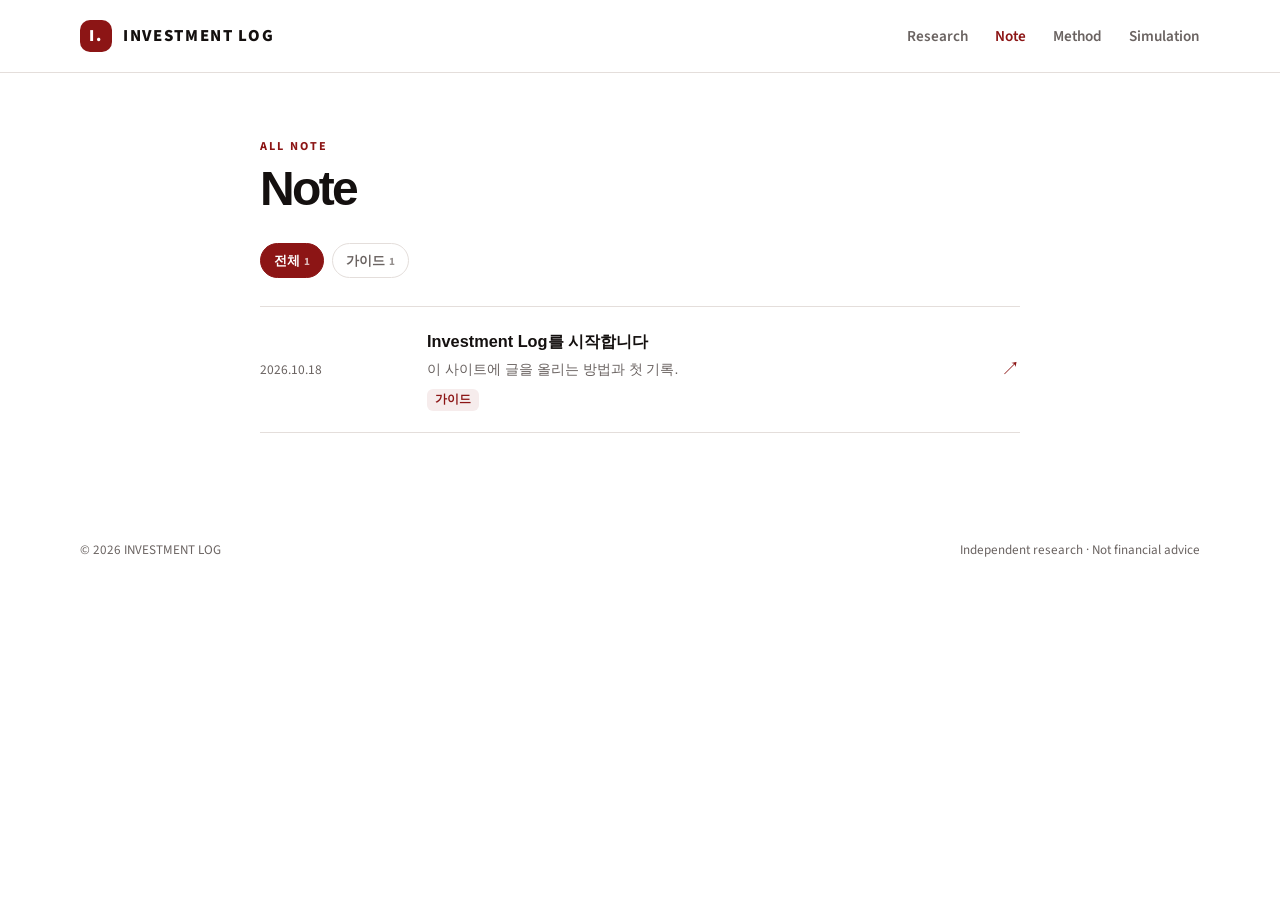
==== list.html @ 903af0d5 "Use Source Sans 3 for labels and brand; rename to Personal Research Report Co-Authored-By: Claude So" ====
<!DOCTYPE html>
<html lang="ko">
<head>
  <meta charset="UTF-8" />
  <meta name="viewport" content="width=device-width, initial-scale=1.0" />
  <title>Investment Log</title>
  <link rel="icon" type="image/svg+xml" href="assets/favicon.svg" />
  <link rel="preconnect" href="https://fonts.googleapis.com" />
  <link rel="preconnect" href="https://fonts.gstatic.com" crossorigin />
  <link href="https://fonts.googleapis.com/css2?family=Source+Sans+3:wght@400;600;700;800&display=swap" rel="stylesheet" />
  <link rel="stylesheet" href="assets/style.css" />
</head>
<body>
  <header>
    <div class="container nav">
      <a class="brand" href="index.html#home" aria-label="Investment Log 홈">
        <span class="brand-mark">I.</span><span>INVESTMENT LOG</span>
      </a>
      <nav class="nav-links" aria-label="주요 메뉴">
        <a href="index.html#research">Research</a>
        <a href="list.html?type=note">Note</a>
        <a href="list.html?type=method">Method</a>
        <a href="simulation.html">Simulation</a>
      </nav>
    </div>
  </header>
  <main class="container post">
    <div class="eyebrow" id="eyebrow"></div>
    <h1 id="title" style="font-size:clamp(2rem,5vw,3rem)"></h1>
    <div class="chips" id="chips"></div>
    <div class="journal-list" id="list"><p class="empty">불러오는 중…</p></div>
  </main>
  <footer>
    <div class="container footer-inner"><span>© 2026 INVESTMENT LOG</span><span>Independent research · Not financial advice</span></div>
  </footer>
  <script>
    const esc = t => String(t ?? '').replace(/[&<>"]/g, c => ({'&':'&amp;','<':'&lt;','>':'&gt;','"':'&quot;'}[c]));
    const NAMES = { note: 'Note', method: 'Method' };
    const type = new URLSearchParams(location.search).get('type') === 'method' ? 'method' : 'note';
    document.title = NAMES[type] + ' | Investment Log';
    document.getElementById('eyebrow').textContent = 'All ' + NAMES[type];
    document.getElementById('title').textContent = NAMES[type];
    document.querySelectorAll('.nav-links a').forEach(a => {
      if (a.getAttribute('href') === 'list.html?type=' + type) a.style.color = 'var(--accent)';
    });
    const params = new URLSearchParams(location.search);
    let current = params.get('k') || '';
    const setKeyword = k => {
      current = k;
      const q = new URLSearchParams({ type });
      if (k) q.set('k', k);
      history.pushState(null, '', '?' + q);
      draw();
    };
    let items = [];
    function draw() {
      const counts = {};
      items.forEach(p => p.keywords.forEach(k => counts[k] = (counts[k] || 0) + 1));
      const keys = Object.keys(counts).sort((a, b) => counts[b] - counts[a] || a.localeCompare(b, 'ko'));
      const chips = document.getElementById('chips');
      chips.innerHTML = keys.length
        ? [['', '전체', items.length], ...keys.map(k => [k, k, counts[k]])]
            .map(([k, label, n]) => `<button class="chip${k === current ? ' active' : ''}" data-k="${esc(k)}">${esc(label)}<small>${n}</small></button>`).join('')
        : '';
      chips.querySelectorAll('.chip').forEach(b => b.onclick = () => setKeyword(b.dataset.k));
      const el = document.getElementById('list');
      const shown = current ? items.filter(p => p.keywords.includes(current)) : items;
      if (!shown.length) { el.innerHTML = '<p class="empty">아직 글이 없습니다.</p>'; return; }
      el.innerHTML = shown.map(p => `
        <a class="journal-item" href="post.html?p=${encodeURIComponent(p.slug)}">
          <time datetime="${esc(p.date)}">${esc(p.date.replace(/-/g, '.'))}</time>
          <div><h3>${esc(p.title)}</h3>${p.summary ? `<p>${esc(p.summary)}</p>` : ''}
            ${p.keywords.length ? `<div class="kw">${p.keywords.map(k => `<span>${esc(k)}</span>`).join('')}</div>` : ''}</div>
          <span class="arrow">↗</span>
        </a>`).join('');
    }
    window.addEventListener('popstate', () => { current = new URLSearchParams(location.search).get('k') || ''; draw(); });
    fetch('posts/index.json').then(r => r.json()).then(posts => {
      items = posts.filter(p => (p.type || 'note') === type);
      draw();
    }).catch(() => {
      document.getElementById('list').innerHTML = '<p class="empty">글 목록을 불러오지 못했습니다. (로컬에서는 file:// 대신 서버로 여세요)</p>';
    });
  </script>
</body>
</html>
---- assets/style.css ----
:root {
      --bg: #ffffff;
      --ink: #14100f;
      --panel: #f7f4f2;
      --panel-2: #efeae7;
      --muted: #6a6361;
      --accent: #8C1515;
      --accent-dark: #6b0f0f;
      --line: #e4dedb;
      --max-width: 1120px;
    }
    * { box-sizing: border-box; }
    html { scroll-behavior: smooth; }
    body {
      margin: 0;
      background: var(--bg);
      color: var(--ink);
      font-family: Inter, Pretendard, -apple-system, BlinkMacSystemFont, "Segoe UI", sans-serif;
      line-height: 1.6;
    }
    a { color: inherit; text-decoration: none; }
    .container { width: min(var(--max-width), calc(100% - 40px)); margin: 0 auto; }
    header {
      position: sticky; top: 0; z-index: 10;
      background: rgba(255, 255, 255, .92); backdrop-filter: blur(16px);
      border-bottom: 1px solid var(--line);
    }
    .nav { min-height: 72px; display: flex; align-items: center; justify-content: space-between; gap: 24px; }
    .brand { display: flex; align-items: center; gap: 11px; font-weight: 800; letter-spacing: .08em; font-size: .95rem; }
    .brand-mark { width: 32px; height: 32px; border-radius: 10px; display: grid; place-items: center; color: #fff; background: var(--accent); font-weight: 900; }
    .nav-links { display: flex; align-items: center; gap: 27px; color: var(--muted); font-size: .9rem; }
    .nav-links a:hover { color: var(--accent); }
    .hero { padding: 105px 0 88px; border-bottom: 1px solid var(--line); background: radial-gradient(ellipse at 80% 10%, rgba(140,21,21,.07), transparent 38%); }
    .eyebrow { color: var(--accent); text-transform: uppercase; font-size: .76rem; letter-spacing: .18em; font-weight: 700; }
    h1 { max-width: 850px; margin: 20px 0; font-size: clamp(2.7rem, 7vw, 5.4rem); line-height: 1.05; letter-spacing: -.055em; }
    h1 span { color: var(--accent); }
    .hero-copy { max-width: 620px; color: var(--muted); font-size: 1.08rem; }
    .actions { display: flex; gap: 12px; flex-wrap: wrap; margin-top: 30px; }
    .button { display: inline-flex; align-items: center; justify-content: center; padding: 12px 18px; border-radius: 10px; font-weight: 700; font-size: .92rem; border: 1px solid var(--line); }
    .button.primary { color: #fff; background: var(--accent); border-color: var(--accent); }
    .button.primary:hover { background: var(--accent-dark); border-color: var(--accent-dark); }
    .button.secondary:hover { border-color: var(--accent); color: var(--accent); }
    section { padding: 76px 0; }
    .section-heading { display: flex; align-items: end; justify-content: space-between; gap: 20px; margin-bottom: 27px; }
    .section-heading h2 { margin: 0; font-size: clamp(1.7rem, 4vw, 2.35rem); letter-spacing: -.04em; }
    .section-heading p { margin: 5px 0 0; color: var(--muted); }
    .text-link { color: var(--accent); font-size: .9rem; white-space: nowrap; }
    .grid { display: grid; grid-template-columns: repeat(3, minmax(0, 1fr)); gap: 17px; }
    .card { min-height: 230px; padding: 24px; background: var(--panel); border: 1px solid var(--line); border-radius: 16px; transition: transform .2s, border-color .2s; }
    .card:hover { transform: translateY(-3px); border-color: var(--accent); }
    .card-top { display: flex; align-items: center; justify-content: space-between; gap: 12px; margin-bottom: 28px; }
    .tag { display: inline-block; padding: 5px 9px; border-radius: 6px; background: rgba(140,21,21,.08); color: var(--accent); font-size: .72rem; font-weight: 800; letter-spacing: .06em; }
    .symbol { color: var(--accent); font-size: 1.45rem; }
    .card h3 { margin: 0 0 9px; font-size: 1.2rem; letter-spacing: -.025em; }
    .card p { margin: 0; color: var(--muted); font-size: .92rem; }
    .feature { display: grid; grid-template-columns: .85fr 1.15fr; gap: 40px; align-items: start; }
    .feature-intro h2 { margin: 12px 0; font-size: clamp(1.8rem, 4vw, 2.6rem); line-height: 1.15; letter-spacing: -.04em; }
    .feature-intro p { color: var(--muted); }
    .steps { border-top: 1px solid var(--line); }
    .step { display: grid; grid-template-columns: 48px 1fr; gap: 16px; padding: 20px 0; border-bottom: 1px solid var(--line); }
    .step-number { color: var(--accent); font-size: .85rem; font-weight: 800; }
    .step h3 { margin: 0 0 4px; font-size: 1rem; }
    .step p { margin: 0; color: var(--muted); font-size: .9rem; }
    .journal { background: #faf8f7; border-top: 1px solid var(--line); border-bottom: 1px solid var(--line); }
    .journal-list { border-top: 1px solid var(--line); }
    .journal-item { display: grid; grid-template-columns: 145px 1fr auto; align-items: center; gap: 22px; padding: 21px 0; border-bottom: 1px solid var(--line); }
    .journal-item time { color: var(--muted); font-size: .84rem; }
    .journal-item h3 { margin: 0; font-size: 1.02rem; }
    .journal-item p { margin: 4px 0 0; color: var(--muted); font-size: .88rem; }
    .arrow { color: var(--accent); font-size: 1.2rem; }
    .about-box { display: flex; align-items: center; justify-content: space-between; gap: 28px; padding: 32px; border: 1px solid var(--line); background: linear-gradient(120deg, var(--panel), #f1eae7); border-radius: 18px; }
    .about-box h2 { margin: 0 0 8px; font-size: 1.65rem; }
    .about-box p { max-width: 690px; margin: 0; color: var(--muted); }
    footer { padding: 27px 0; color: var(--muted); font-size: .82rem; }
    .footer-inner { display: flex; justify-content: space-between; gap: 16px; flex-wrap: wrap; }
    @media (max-width: 760px) {
      .nav { min-height: 64px; }
      .nav-links { gap: 13px; font-size: .8rem; }
      .hero { padding: 75px 0 65px; }
      section { padding: 58px 0; }
      .grid { grid-template-columns: 1fr; }
      .card { min-height: auto; }
      .feature { grid-template-columns: 1fr; gap: 25px; }
      .journal-item { grid-template-columns: 1fr auto; gap: 8px 14px; }
      .journal-item time { grid-column: 1 / -1; }
      .journal-item .arrow { grid-column: 2; grid-row: 2; }
      .about-box { align-items: start; flex-direction: column; padding: 24px; }
      .section-heading { align-items: start; }
    }
    @media (max-width: 420px) {
      .container { width: min(var(--max-width), calc(100% - 28px)); }
      .brand { font-size: .78rem; }
      .nav-links { gap: 10px; }
      .nav-links a { font-size: .75rem; }
      .section-heading .text-link { display: none; }
    }
    .post { max-width: 760px; padding: 64px 0 80px; }
    .post-meta { color: var(--muted); font-size: .85rem; margin-bottom: 8px; }
    .post h1 { font-size: clamp(2rem, 5vw, 3rem); margin: 8px 0 28px; }
    .post-body h2 { margin: 2.2em 0 .6em; font-size: 1.5rem; letter-spacing: -.03em; }
    .post-body h3 { margin: 1.8em 0 .5em; font-size: 1.2rem; }
    .post-body p, .post-body li { color: #2b2625; }
    .post-body a { color: var(--accent); text-decoration: underline; }
    .post-body img { max-width: 100%; border-radius: 12px; }
    .post-body blockquote { margin: 1.4em 0; padding: 4px 18px; border-left: 3px solid var(--accent); color: var(--muted); }
    .post-body code { background: var(--panel-2); padding: 2px 6px; border-radius: 5px; font-size: .9em; }
    .post-body pre { background: var(--panel); border: 1px solid var(--line); border-radius: 12px; padding: 16px; overflow-x: auto; }
    .post-body pre code { background: none; padding: 0; }
    .post-body table { border-collapse: collapse; width: 100%; display: block; overflow-x: auto; }
    .post-body th, .post-body td { border: 1px solid var(--line); padding: 8px 12px; }
    .empty { color: var(--muted); padding: 24px 0; }
    .interest-grid { display: grid; grid-template-columns: repeat(2, minmax(0, 1fr)); gap: 14px; margin-top: 26px; }
    .interest { padding: 18px 20px; background: #fff; border: 1px solid var(--line); border-radius: 12px; }
    .interest h3 { margin: 0 0 6px; font-size: 1rem; color: var(--accent); }
    .interest p { margin: 0; font-size: .88rem; }
    .about-box.column { flex-direction: column; align-items: stretch; }
    @media (max-width: 760px) { .interest-grid { grid-template-columns: 1fr; } }
    .chips { display: flex; flex-wrap: wrap; gap: 8px; margin: 4px 0 28px; }
    .chip { padding: 6px 13px; border-radius: 999px; border: 1px solid var(--line); background: transparent; color: var(--muted); font: inherit; font-size: .84rem; cursor: pointer; }
    .chip:hover { border-color: var(--accent); color: var(--accent); }
    .chip.active { background: var(--accent); border-color: var(--accent); color: #fff; font-weight: 700; }
    .chip small { opacity: .7; margin-left: 4px; }
    .kw { display: flex; flex-wrap: wrap; gap: 6px; margin-top: 8px; }
    .kw span { padding: 2px 8px; border-radius: 6px; background: rgba(140,21,21,.08); color: var(--accent); font-size: .72rem; font-weight: 700; }

    /* 라벨·메타 정보용 글꼴 (본문·제목은 기본 글꼴 유지) */
    :root { --font-label: "Source Sans 3", Inter, Pretendard, -apple-system, "Segoe UI", sans-serif; }
    .brand { font-family: var(--font-label); font-weight: 800; letter-spacing: .1em; font-size: 1.05rem; }
    .nav-links, .eyebrow, .button, .text-link, .tag, .step-number, .journal-item time,
    .post-meta, .chip, .kw span, footer { font-family: var(--font-label); }
    .nav-links { font-weight: 600; font-size: .95rem; }
    .eyebrow, .tag, .chip, .kw span { font-weight: 700; }
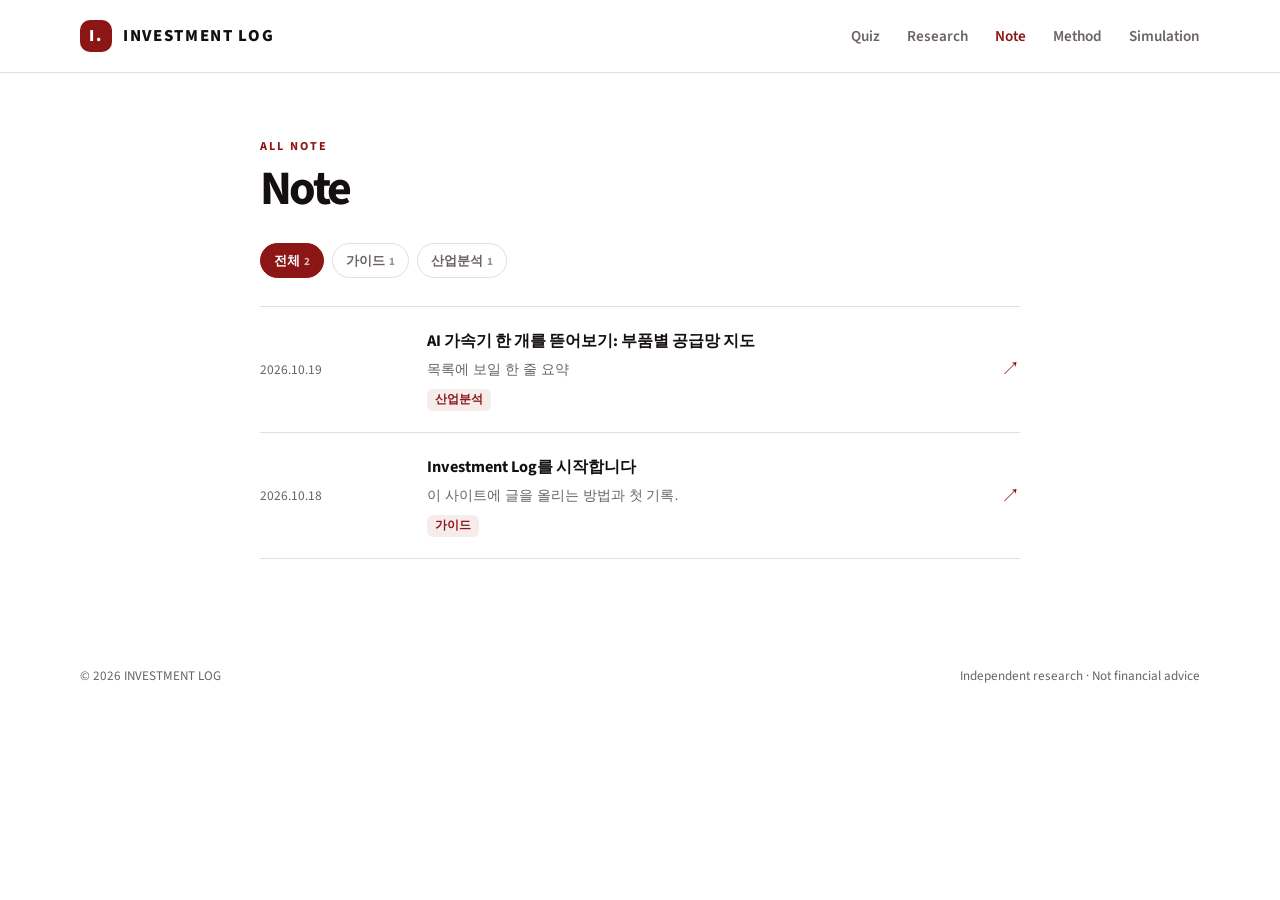
==== commit 0ac780fd: "Add Quiz tab with 76 indicator multiple-choice questions Co-Authored-By: Claude Sonnet 5.5 <noreply@" ====
--- a/list.html
+++ b/list.html
@@ -17,6 +17,7 @@
         <span class="brand-mark">I.</span><span>INVESTMENT LOG</span>
       </a>
       <nav class="nav-links" aria-label="주요 메뉴">
+        <a href="quiz.html">Quiz</a>
         <a href="index.html#research">Research</a>
         <a href="list.html?type=note">Note</a>
         <a href="list.html?type=method">Method</a>
--- a/assets/style.css
+++ b/assets/style.css
@@ -130,3 +130,4 @@
     .post-meta, .chip, .kw span, footer { font-family: var(--font-label); }
     .nav-links { font-weight: 600; font-size: .95rem; }
     .eyebrow, .tag, .chip, .kw span { font-weight: 700; }
+    .journal-item h3, .post h1 { font-family: var(--font-label); font-weight: 700; }
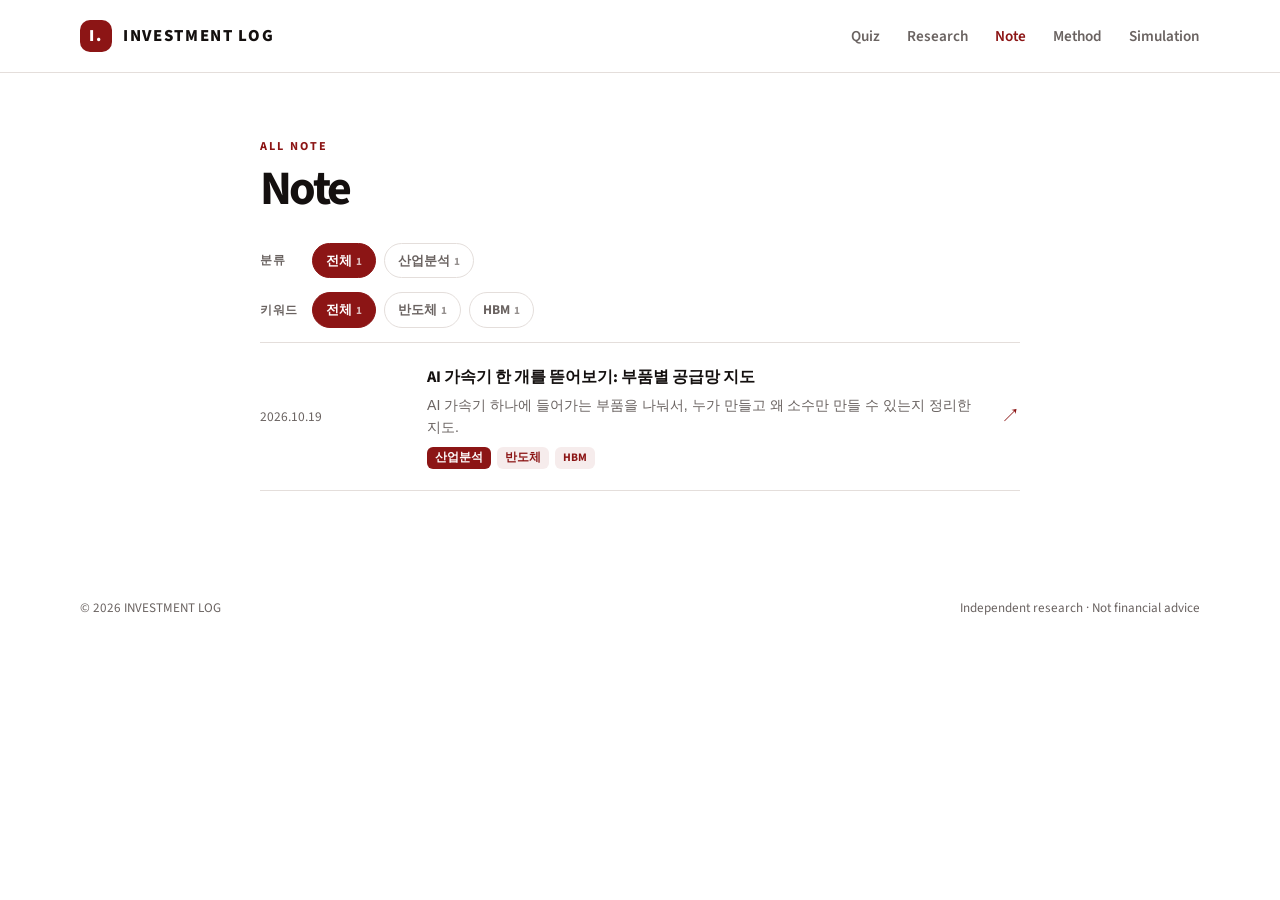
==== commit eabc88f8: "Note: split keywords into category (큰 부류) and keywords (작은 부류) Co-Authored-By: Claude Sonnet 5.5 <no" ====
--- a/list.html
+++ b/list.html
@@ -28,6 +28,7 @@
   <main class="container post">
     <div class="eyebrow" id="eyebrow"></div>
     <h1 id="title" style="font-size:clamp(2rem,5vw,3rem)"></h1>
+    <div class="chips" id="chips-cat"></div>
     <div class="chips" id="chips"></div>
     <div class="journal-list" id="list"><p class="empty">불러오는 중…</p></div>
   </main>
@@ -45,37 +46,52 @@
       if (a.getAttribute('href') === 'list.html?type=' + type) a.style.color = 'var(--accent)';
     });
     const params = new URLSearchParams(location.search);
+    let cat = params.get('c') || '';
     let current = params.get('k') || '';
-    const setKeyword = k => {
-      current = k;
+    const sync = () => {
       const q = new URLSearchParams({ type });
-      if (k) q.set('k', k);
+      if (cat) q.set('c', cat);
+      if (current) q.set('k', current);
       history.pushState(null, '', '?' + q);
       draw();
     };
     let items = [];
+    const countBy = (list, pick) => {
+      const c = {};
+      list.forEach(p => pick(p).forEach(k => c[k] = (c[k] || 0) + 1));
+      return c;
+    };
+    const sortKeys = c => Object.keys(c).sort((a, b) => c[b] - c[a] || a.localeCompare(b, 'ko'));
+    const chipRow = (id, label, all, keys, counts, active, onPick) => {
+      const el = document.getElementById(id);
+      el.innerHTML = keys.length
+        ? `<span class="chip-label">${label}</span>` + [['', '전체', all], ...keys.map(k => [k, k, counts[k]])]
+            .map(([k, text, n]) => `<button class="chip${k === active ? ' active' : ''}" data-k="${esc(k)}">${esc(text)}<small>${n}</small></button>`).join('')
+        : '';
+      el.querySelectorAll('.chip').forEach(b => b.onclick = () => onPick(b.dataset.k));
+    };
     function draw() {
-      const counts = {};
-      items.forEach(p => p.keywords.forEach(k => counts[k] = (counts[k] || 0) + 1));
-      const keys = Object.keys(counts).sort((a, b) => counts[b] - counts[a] || a.localeCompare(b, 'ko'));
-      const chips = document.getElementById('chips');
-      chips.innerHTML = keys.length
-        ? [['', '전체', items.length], ...keys.map(k => [k, k, counts[k]])]
-            .map(([k, label, n]) => `<button class="chip${k === current ? ' active' : ''}" data-k="${esc(k)}">${esc(label)}<small>${n}</small></button>`).join('')
-        : '';
-      chips.querySelectorAll('.chip').forEach(b => b.onclick = () => setKeyword(b.dataset.k));
+      const inCat = cat ? items.filter(p => p.category === cat) : items;
+      const cats = countBy(items, p => p.category ? [p.category] : []);
+      chipRow('chips-cat', '분류', items.length, sortKeys(cats), cats, cat, k => { cat = k; current = ''; sync(); });
+      const kws = countBy(inCat, p => p.keywords);
+      if (current && !kws[current]) current = '';
+      chipRow('chips', '키워드', inCat.length, sortKeys(kws), kws, current, k => { current = k; sync(); });
       const el = document.getElementById('list');
-      const shown = current ? items.filter(p => p.keywords.includes(current)) : items;
+      const shown = current ? inCat.filter(p => p.keywords.includes(current)) : inCat;
       if (!shown.length) { el.innerHTML = '<p class="empty">아직 글이 없습니다.</p>'; return; }
       el.innerHTML = shown.map(p => `
         <a class="journal-item" href="post.html?p=${encodeURIComponent(p.slug)}">
           <time datetime="${esc(p.date)}">${esc(p.date.replace(/-/g, '.'))}</time>
           <div><h3>${esc(p.title)}</h3>${p.summary ? `<p>${esc(p.summary)}</p>` : ''}
-            ${p.keywords.length ? `<div class="kw">${p.keywords.map(k => `<span>${esc(k)}</span>`).join('')}</div>` : ''}</div>
+            ${(p.category || p.keywords.length) ? `<div class="kw">${p.category ? `<span class="cat">${esc(p.category)}</span>` : ''}${p.keywords.map(k => `<span>${esc(k)}</span>`).join('')}</div>` : ''}</div>
           <span class="arrow">↗</span>
         </a>`).join('');
     }
-    window.addEventListener('popstate', () => { current = new URLSearchParams(location.search).get('k') || ''; draw(); });
+    window.addEventListener('popstate', () => {
+      const q = new URLSearchParams(location.search);
+      cat = q.get('c') || ''; current = q.get('k') || ''; draw();
+    });
     fetch('posts/index.json').then(r => r.json()).then(posts => {
       items = posts.filter(p => (p.type || 'note') === type);
       draw();
--- a/assets/style.css
+++ b/assets/style.css
@@ -115,12 +115,14 @@
     .interest p { margin: 0; font-size: .88rem; }
     .about-box.column { flex-direction: column; align-items: stretch; }
     @media (max-width: 760px) { .interest-grid { grid-template-columns: 1fr; } }
-    .chips { display: flex; flex-wrap: wrap; gap: 8px; margin: 4px 0 28px; }
+    .chips { display: flex; flex-wrap: wrap; align-items: center; gap: 8px; margin: 4px 0 14px; }
+    .chip-label { font-size: .72rem; font-weight: 700; color: var(--muted); letter-spacing: .06em; min-width: 44px; }
     .chip { padding: 6px 13px; border-radius: 999px; border: 1px solid var(--line); background: transparent; color: var(--muted); font: inherit; font-size: .84rem; cursor: pointer; }
     .chip:hover { border-color: var(--accent); color: var(--accent); }
     .chip.active { background: var(--accent); border-color: var(--accent); color: #fff; font-weight: 700; }
     .chip small { opacity: .7; margin-left: 4px; }
     .kw { display: flex; flex-wrap: wrap; gap: 6px; margin-top: 8px; }
+    .kw span.cat { background: var(--accent); color: #fff; }
     .kw span { padding: 2px 8px; border-radius: 6px; background: rgba(140,21,21,.08); color: var(--accent); font-size: .72rem; font-weight: 700; }
 
     /* 라벨·메타 정보용 글꼴 (본문·제목은 기본 글꼴 유지) */
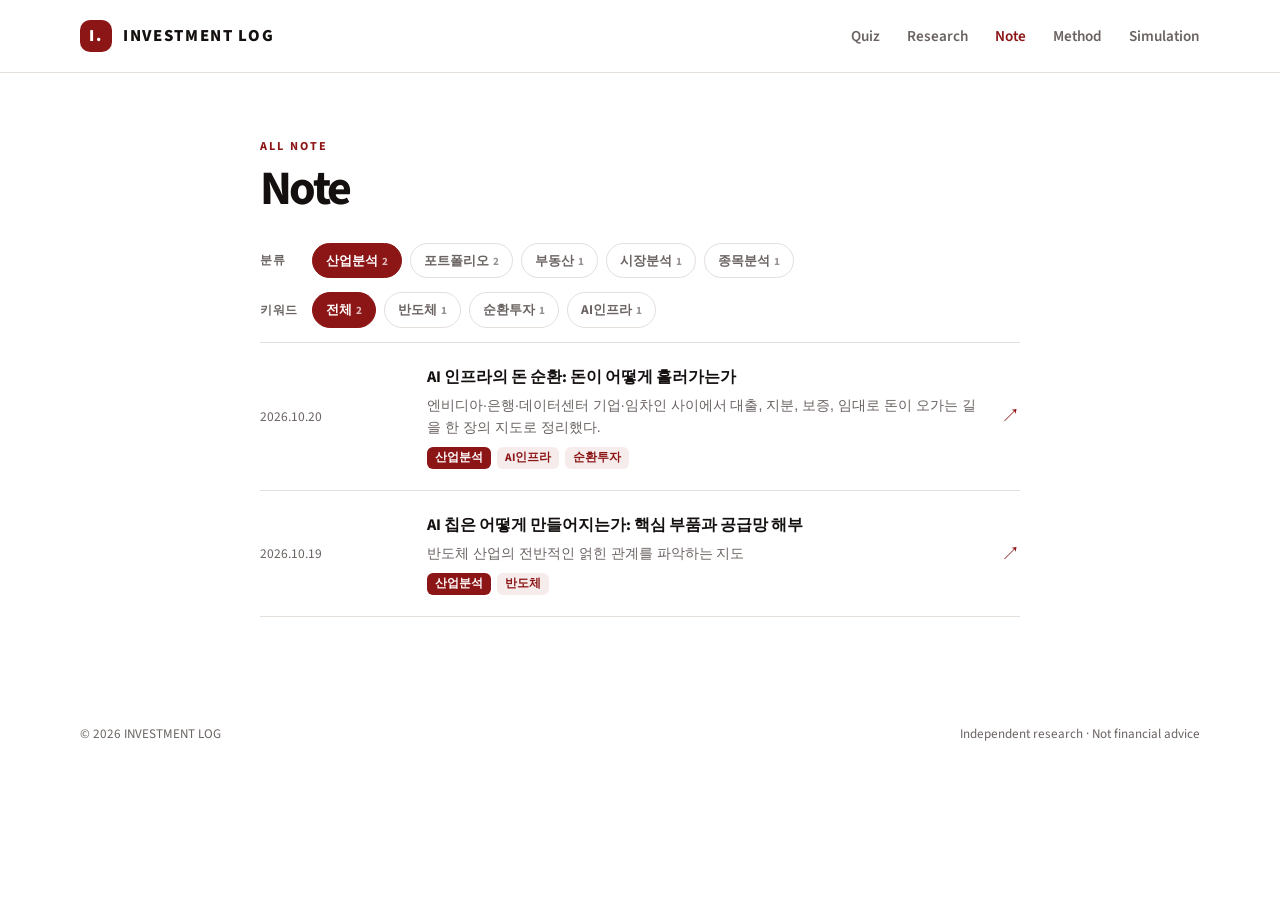
==== commit 3e3c53e0: "Note: add 부동산·종목분석·시장분석 book-note posts; drop '전체' category chip - list.html: category row has no '전" ====
--- a/list.html
+++ b/list.html
@@ -62,18 +62,21 @@
       return c;
     };
     const sortKeys = c => Object.keys(c).sort((a, b) => c[b] - c[a] || a.localeCompare(b, 'ko'));
+    // all 이 null 이면 '전체' 칩 없이 그린다.
     const chipRow = (id, label, all, keys, counts, active, onPick) => {
       const el = document.getElementById(id);
       el.innerHTML = keys.length
-        ? `<span class="chip-label">${label}</span>` + [['', '전체', all], ...keys.map(k => [k, k, counts[k]])]
+        ? `<span class="chip-label">${label}</span>` + [...(all === null ? [] : [['', '전체', all]]), ...keys.map(k => [k, k, counts[k]])]
             .map(([k, text, n]) => `<button class="chip${k === active ? ' active' : ''}" data-k="${esc(k)}">${esc(text)}<small>${n}</small></button>`).join('')
         : '';
       el.querySelectorAll('.chip').forEach(b => b.onclick = () => onPick(b.dataset.k));
     };
     function draw() {
+      const cats = countBy(items, p => p.category ? [p.category] : []);
+      const catKeys = sortKeys(cats);
+      if (!cats[cat]) cat = catKeys[0] || '';
       const inCat = cat ? items.filter(p => p.category === cat) : items;
-      const cats = countBy(items, p => p.category ? [p.category] : []);
-      chipRow('chips-cat', '분류', items.length, sortKeys(cats), cats, cat, k => { cat = k; current = ''; sync(); });
+      chipRow('chips-cat', '분류', null, catKeys, cats, cat, k => { cat = k; current = ''; sync(); });
       const kws = countBy(inCat, p => p.keywords);
       if (current && !kws[current]) current = '';
       chipRow('chips', '키워드', inCat.length, sortKeys(kws), kws, current, k => { current = k; sync(); });
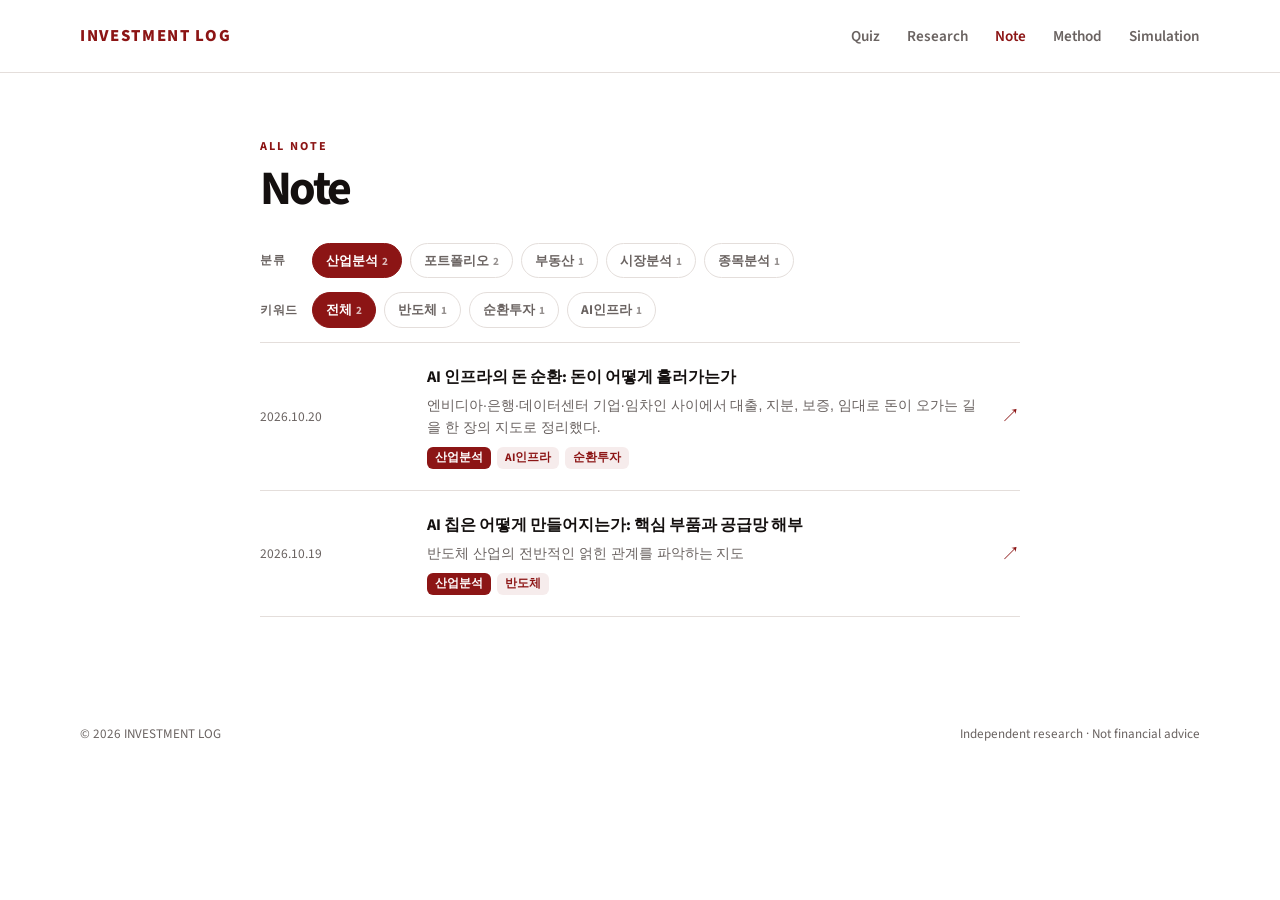
==== commit fefcaef8: "Design: white-circle favicon; text-only accent brand in header Co-Authored-By: Claude Opus 5.5 <nore" ====
--- a/list.html
+++ b/list.html
@@ -14,7 +14,7 @@
   <header>
     <div class="container nav">
       <a class="brand" href="index.html#home" aria-label="Investment Log 홈">
-        <span class="brand-mark">I.</span><span>INVESTMENT LOG</span>
+        <span>INVESTMENT LOG</span>
       </a>
       <nav class="nav-links" aria-label="주요 메뉴">
         <a href="quiz.html">Quiz</a>
--- a/assets/style.css
+++ b/assets/style.css
@@ -27,7 +27,6 @@
     }
     .nav { min-height: 72px; display: flex; align-items: center; justify-content: space-between; gap: 24px; }
     .brand { display: flex; align-items: center; gap: 11px; font-weight: 800; letter-spacing: .08em; font-size: .95rem; }
-    .brand-mark { width: 32px; height: 32px; border-radius: 10px; display: grid; place-items: center; color: #fff; background: var(--accent); font-weight: 900; }
     .nav-links { display: flex; align-items: center; gap: 27px; color: var(--muted); font-size: .9rem; }
     .nav-links a:hover { color: var(--accent); }
     .hero { padding: 105px 0 88px; border-bottom: 1px solid var(--line); background: radial-gradient(ellipse at 80% 10%, rgba(140,21,21,.07), transparent 38%); }
@@ -127,7 +126,7 @@
 
     /* 라벨·메타 정보용 글꼴 (본문·제목은 기본 글꼴 유지) */
     :root { --font-label: "Source Sans 3", Inter, Pretendard, -apple-system, "Segoe UI", sans-serif; }
-    .brand { font-family: var(--font-label); font-weight: 800; letter-spacing: .1em; font-size: 1.05rem; }
+    .brand { color: var(--accent); font-family: var(--font-label); font-weight: 800; letter-spacing: .1em; font-size: 1.05rem; }
     .nav-links, .eyebrow, .button, .text-link, .tag, .step-number, .journal-item time,
     .post-meta, .chip, .kw span, footer { font-family: var(--font-label); }
     .nav-links { font-weight: 600; font-size: .95rem; }
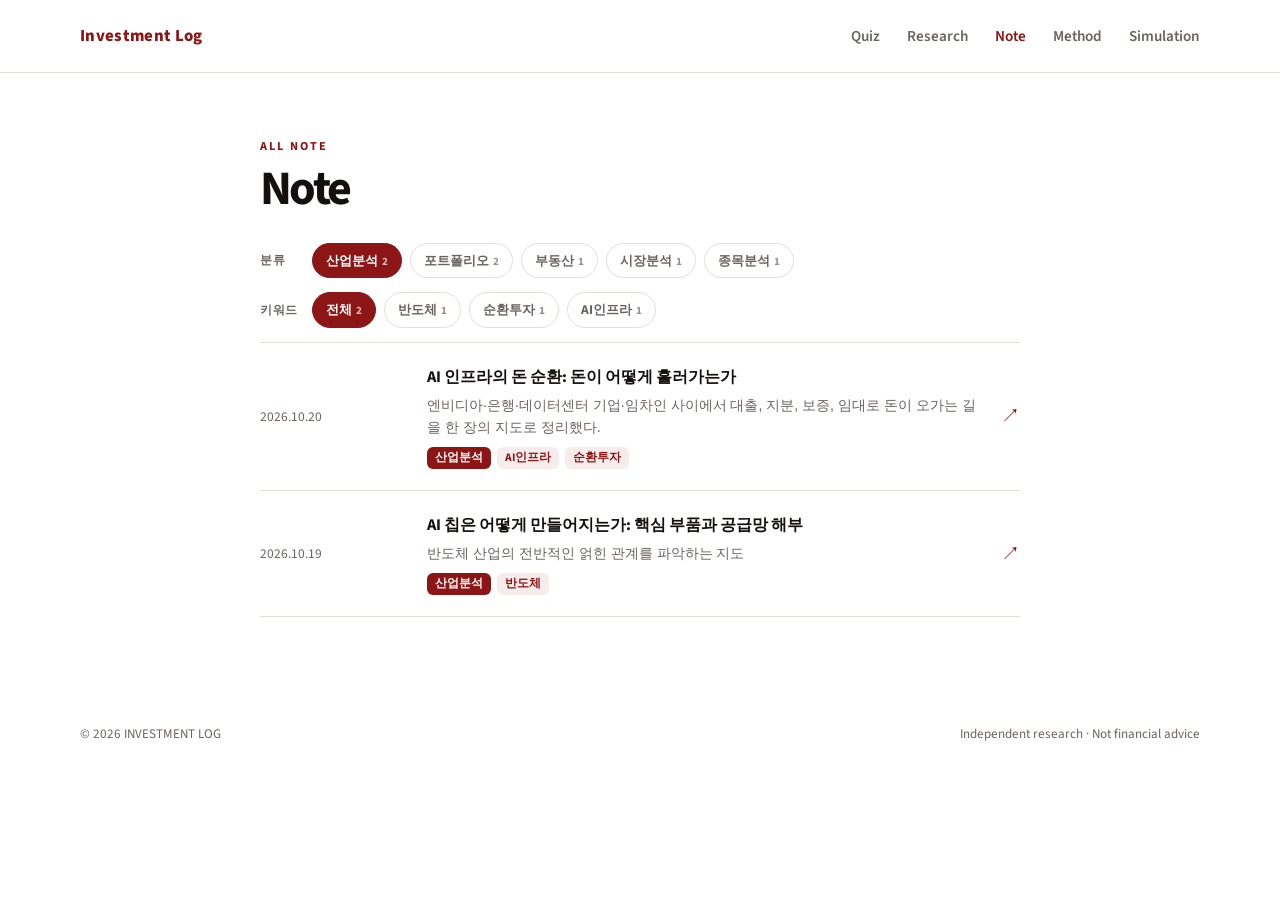
==== commit ef7a47ca: "Design: header brand in mixed case "Investment Log" Co-Authored-By: Claude Opus 5.5 <noreply@anthrop" ====
--- a/list.html
+++ b/list.html
@@ -14,7 +14,7 @@
   <header>
     <div class="container nav">
       <a class="brand" href="index.html#home" aria-label="Investment Log 홈">
-        <span>INVESTMENT LOG</span>
+        <span>Investment Log</span>
       </a>
       <nav class="nav-links" aria-label="주요 메뉴">
         <a href="quiz.html">Quiz</a>
--- a/assets/style.css
+++ b/assets/style.css
@@ -126,7 +126,7 @@
 
     /* 라벨·메타 정보용 글꼴 (본문·제목은 기본 글꼴 유지) */
     :root { --font-label: "Source Sans 3", Inter, Pretendard, -apple-system, "Segoe UI", sans-serif; }
-    .brand { color: var(--accent); font-family: var(--font-label); font-weight: 800; letter-spacing: .1em; font-size: 1.05rem; }
+    .brand { color: var(--accent); font-family: var(--font-label); font-weight: 800; letter-spacing: .02em; font-size: 1.05rem; }
     .nav-links, .eyebrow, .button, .text-link, .tag, .step-number, .journal-item time,
     .post-meta, .chip, .kw span, footer { font-family: var(--font-label); }
     .nav-links { font-weight: 600; font-size: .95rem; }
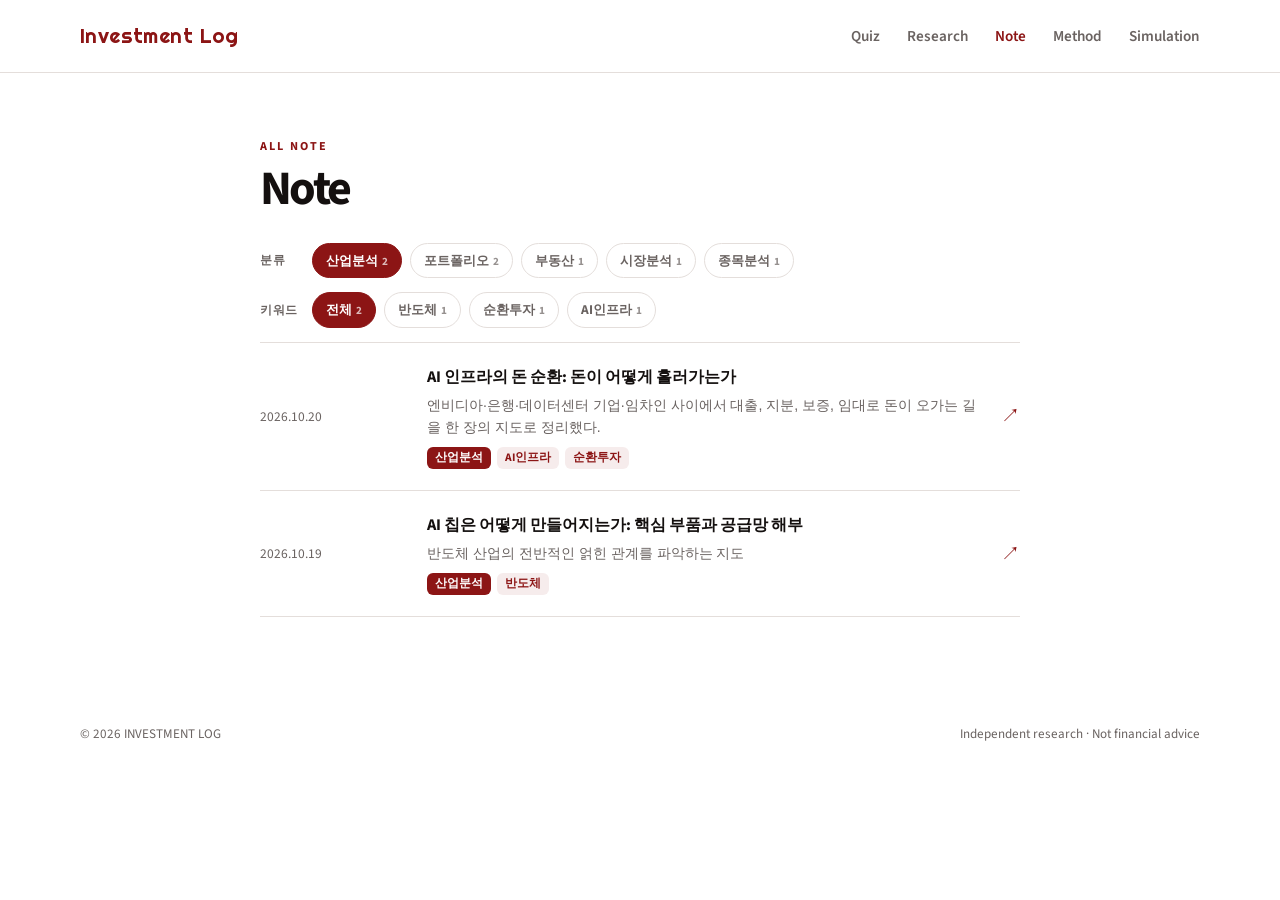
==== commit b8023e46: "Design: set header brand in Righteous Co-Authored-By: Claude Opus 5.5 <noreply@anthropic.com>" ====
--- a/list.html
+++ b/list.html
@@ -7,7 +7,7 @@
   <link rel="icon" type="image/svg+xml" href="assets/favicon.svg" />
   <link rel="preconnect" href="https://fonts.googleapis.com" />
   <link rel="preconnect" href="https://fonts.gstatic.com" crossorigin />
-  <link href="https://fonts.googleapis.com/css2?family=Source+Sans+3:wght@400;600;700;800&display=swap" rel="stylesheet" />
+  <link href="https://fonts.googleapis.com/css2?family=Righteous&family=Source+Sans+3:wght@400;600;700;800&display=swap" rel="stylesheet" />
   <link rel="stylesheet" href="assets/style.css" />
 </head>
 <body>
--- a/assets/style.css
+++ b/assets/style.css
@@ -126,7 +126,8 @@
 
     /* 라벨·메타 정보용 글꼴 (본문·제목은 기본 글꼴 유지) */
     :root { --font-label: "Source Sans 3", Inter, Pretendard, -apple-system, "Segoe UI", sans-serif; }
-    .brand { color: var(--accent); font-family: var(--font-label); font-weight: 800; letter-spacing: .02em; font-size: 1.05rem; }
+    .brand { color: var(--accent); font-family: "Righteous", var(--font-label); font-weight: 400; letter-spacing: .02em; font-size: 1.3rem; white-space: nowrap; }
+    @media (max-width: 420px) { .brand { font-size: .95rem; } .nav { gap: 12px; } }
     .nav-links, .eyebrow, .button, .text-link, .tag, .step-number, .journal-item time,
     .post-meta, .chip, .kw span, footer { font-family: var(--font-label); }
     .nav-links { font-weight: 600; font-size: .95rem; }
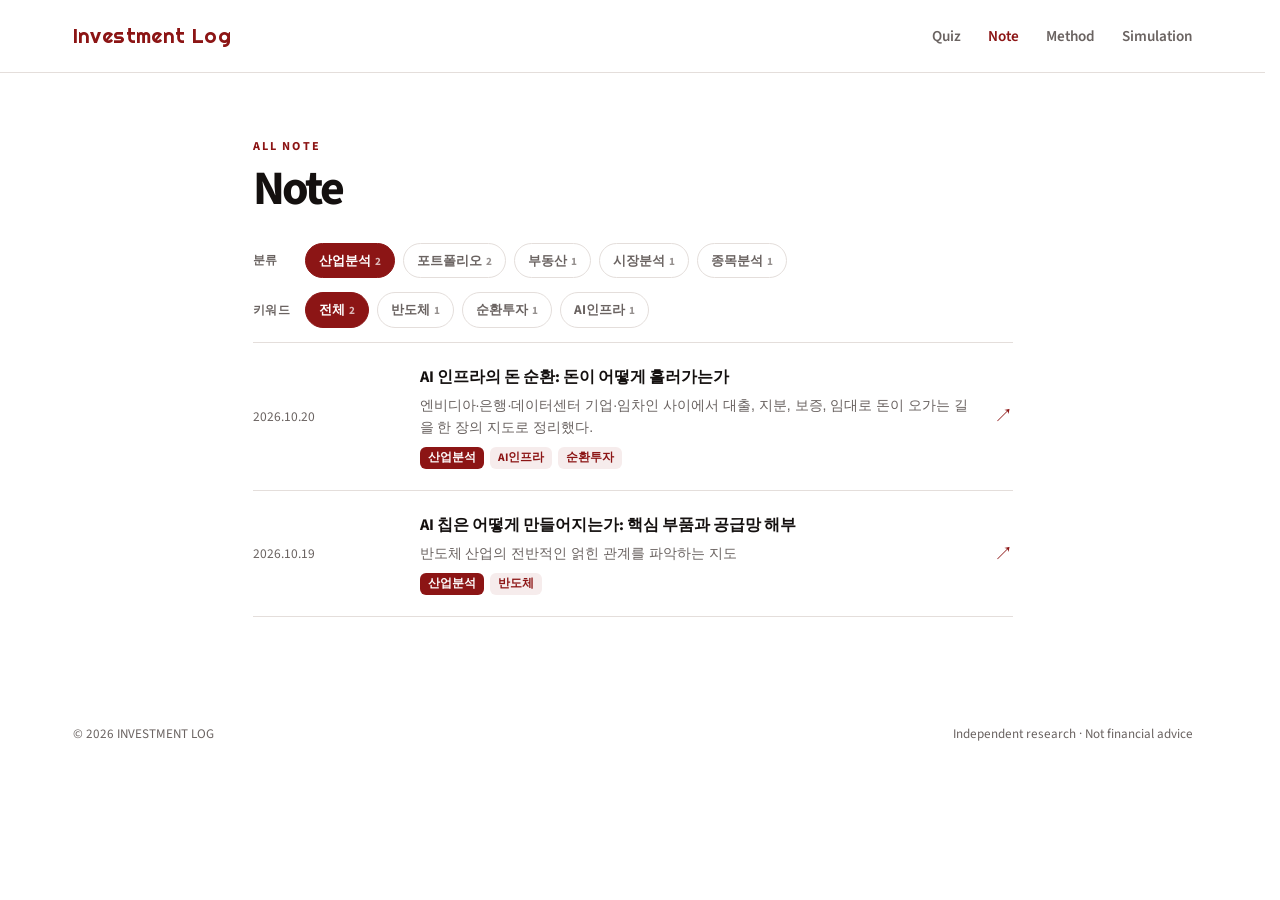
==== commit 8cab724f: "Header: remove the Research tab from the menu The Research Areas section stays on the home page; onl" ====
--- a/list.html
+++ b/list.html
@@ -18,7 +18,6 @@
       </a>
       <nav class="nav-links" aria-label="주요 메뉴">
         <a href="quiz.html">Quiz</a>
-        <a href="index.html#research">Research</a>
         <a href="list.html?type=note">Note</a>
         <a href="list.html?type=method">Method</a>
         <a href="simulation.html">Simulation</a>
--- a/assets/style.css
+++ b/assets/style.css
@@ -10,7 +10,8 @@
       --max-width: 1120px;
     }
     * { box-sizing: border-box; }
-    html { scroll-behavior: smooth; }
+    /* 글이 짧아 스크롤바가 없는 탭에서도 상단 바가 옆으로 밀리지 않도록 자리를 늘 비워 둔다 */
+    html { scroll-behavior: smooth; scrollbar-gutter: stable; }
     body {
       margin: 0;
       background: var(--bg);
@@ -29,7 +30,8 @@
     .brand { display: flex; align-items: center; gap: 11px; font-weight: 800; letter-spacing: .08em; font-size: .95rem; }
     .nav-links { display: flex; align-items: center; gap: 27px; color: var(--muted); font-size: .9rem; }
     .nav-links a:hover { color: var(--accent); }
-    .hero { padding: 105px 0 88px; border-bottom: 1px solid var(--line); background: radial-gradient(ellipse at 80% 10%, rgba(140,21,21,.07), transparent 38%); }
+    .hero { height: calc(100svh - 72px); min-height: 420px; border-bottom: 1px solid var(--line); background: #fff url("hero.jpg") center / cover no-repeat; }
+    .sr-only { position: absolute; width: 1px; height: 1px; overflow: hidden; clip: rect(0 0 0 0); white-space: nowrap; }
     .eyebrow { color: var(--accent); text-transform: uppercase; font-size: .76rem; letter-spacing: .18em; font-weight: 700; }
     h1 { max-width: 850px; margin: 20px 0; font-size: clamp(2.7rem, 7vw, 5.4rem); line-height: 1.05; letter-spacing: -.055em; }
     h1 span { color: var(--accent); }
@@ -52,6 +54,11 @@
     .symbol { color: var(--accent); font-size: 1.45rem; }
     .card h3 { margin: 0 0 9px; font-size: 1.2rem; letter-spacing: -.025em; }
     .card p { margin: 0; color: var(--muted); font-size: .92rem; }
+    .area-card { min-height: 320px; background-color: #fff; background-repeat: no-repeat; background-position: center bottom 22px; background-size: auto 60%; }
+    .area-card h3 { font-size: 1.6rem; }
+    .area-stock { background-image: url("area-stock.webp"); }
+    .area-realestate { background-image: url("area-realestate.webp"); }
+    .area-market { background-image: url("area-market.webp"); }
     .feature { display: grid; grid-template-columns: .85fr 1.15fr; gap: 40px; align-items: start; }
     .feature-intro h2 { margin: 12px 0; font-size: clamp(1.8rem, 4vw, 2.6rem); line-height: 1.15; letter-spacing: -.04em; }
     .feature-intro p { color: var(--muted); }
@@ -75,10 +82,11 @@
     @media (max-width: 760px) {
       .nav { min-height: 64px; }
       .nav-links { gap: 13px; font-size: .8rem; }
-      .hero { padding: 75px 0 65px; }
+      .hero { height: calc(100svh - 64px); min-height: 360px; background-position: 78% center; }
       section { padding: 58px 0; }
       .grid { grid-template-columns: 1fr; }
       .card { min-height: auto; }
+      .area-card { min-height: 300px; }
       .feature { grid-template-columns: 1fr; gap: 25px; }
       .journal-item { grid-template-columns: 1fr auto; gap: 8px 14px; }
       .journal-item time { grid-column: 1 / -1; }
